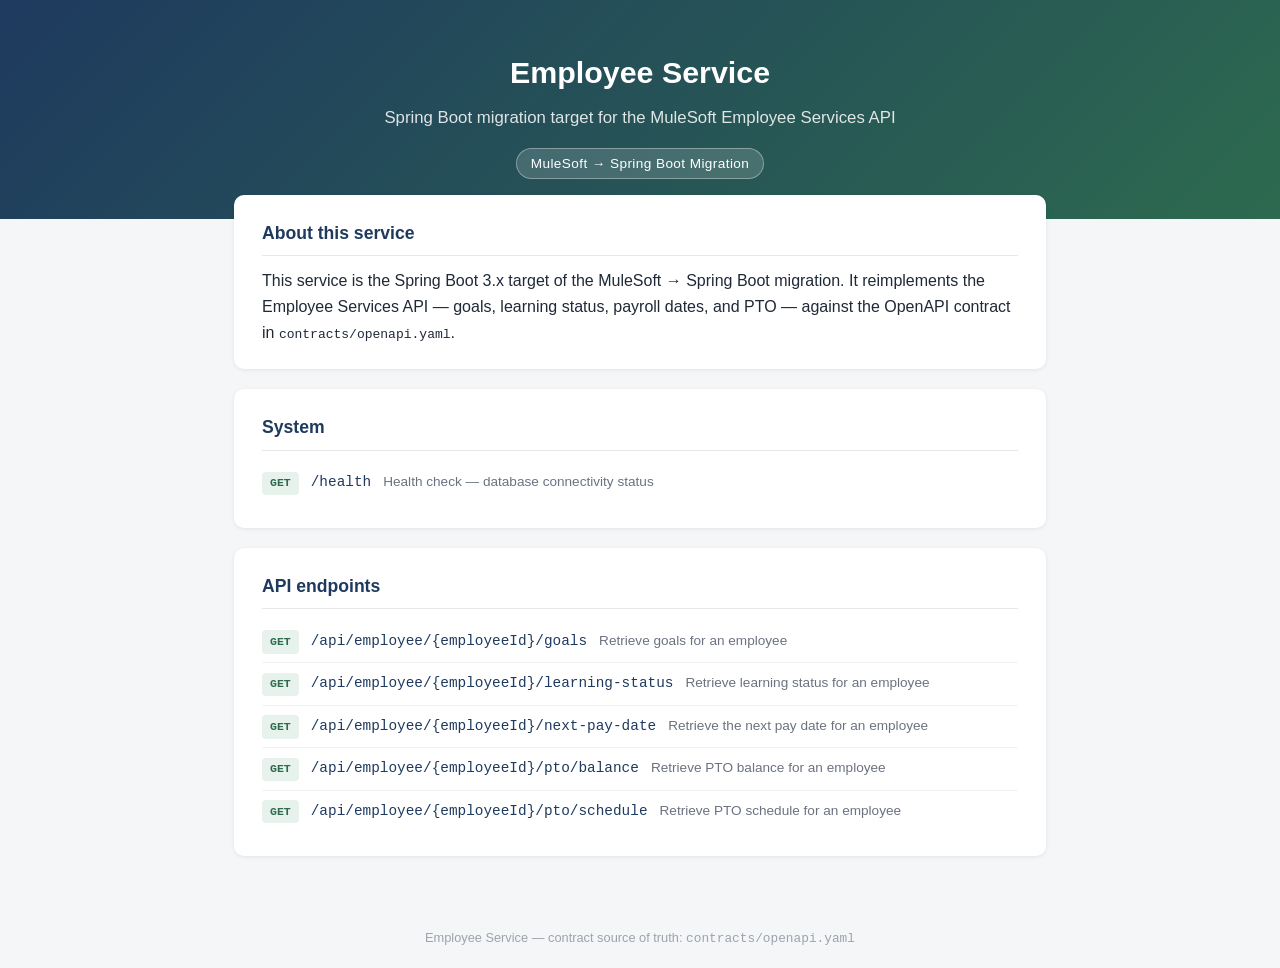
==== spring-boot-app/src/main/resources/static/index.html @ 7aeb6285 "DJ-79: Add static landing page at root URL" ====
<!DOCTYPE html>
<html lang="en">
<head>
  <meta charset="UTF-8">
  <meta name="viewport" content="width=device-width, initial-scale=1.0">
  <title>Employee Service — Spring Boot migration target</title>
  <style>
    * { margin: 0; padding: 0; box-sizing: border-box; }
    body {
      font-family: -apple-system, BlinkMacSystemFont, "Segoe UI", Roboto, Helvetica, Arial, sans-serif;
      background: #f4f6f8;
      color: #1f2937;
      line-height: 1.6;
      min-height: 100vh;
      display: flex;
      flex-direction: column;
    }
    header {
      background: linear-gradient(135deg, #1e3a5f 0%, #2d6a4f 100%);
      color: #fff;
      padding: 3rem 1.5rem 2.5rem;
      text-align: center;
    }
    header h1 { font-size: 1.9rem; font-weight: 600; }
    header p.subtitle { margin-top: 0.5rem; font-size: 1.05rem; opacity: 0.85; }
    .badge {
      display: inline-block;
      margin-top: 1rem;
      padding: 0.25rem 0.85rem;
      border-radius: 999px;
      background: rgba(255, 255, 255, 0.15);
      border: 1px solid rgba(255, 255, 255, 0.35);
      font-size: 0.85rem;
      letter-spacing: 0.03em;
    }
    main {
      flex: 1;
      max-width: 860px;
      width: 100%;
      margin: -1.5rem auto 2rem;
      padding: 0 1.5rem;
    }
    .card {
      background: #fff;
      border-radius: 10px;
      box-shadow: 0 1px 4px rgba(0, 0, 0, 0.08);
      padding: 1.5rem 1.75rem;
      margin-bottom: 1.25rem;
    }
    .card h2 {
      font-size: 1.1rem;
      font-weight: 600;
      color: #1e3a5f;
      margin-bottom: 0.75rem;
      border-bottom: 1px solid #e5e7eb;
      padding-bottom: 0.5rem;
    }
    ul.endpoints { list-style: none; }
    ul.endpoints li {
      padding: 0.55rem 0;
      border-bottom: 1px solid #f0f2f4;
      display: flex;
      align-items: baseline;
      gap: 0.75rem;
      flex-wrap: wrap;
    }
    ul.endpoints li:last-child { border-bottom: none; }
    .method {
      font-family: "SFMono-Regular", Consolas, "Liberation Mono", Menlo, monospace;
      font-size: 0.72rem;
      font-weight: 700;
      color: #2d6a4f;
      background: #e7f2ec;
      border-radius: 4px;
      padding: 0.15rem 0.5rem;
    }
    ul.endpoints a, ul.endpoints code {
      font-family: "SFMono-Regular", Consolas, "Liberation Mono", Menlo, monospace;
      font-size: 0.9rem;
      color: #1e3a5f;
      text-decoration: none;
    }
    ul.endpoints a:hover { text-decoration: underline; }
    .desc { color: #6b7280; font-size: 0.85rem; }
    footer {
      text-align: center;
      padding: 1.25rem;
      color: #9ca3af;
      font-size: 0.8rem;
    }
  </style>
</head>
<body>
  <header>
    <h1>Employee Service</h1>
    <p class="subtitle">Spring Boot migration target for the MuleSoft Employee Services API</p>
    <span class="badge">MuleSoft &rarr; Spring Boot Migration</span>
  </header>
  <main>
    <div class="card">
      <h2>About this service</h2>
      <p>
        This service is the Spring Boot 3.x target of the MuleSoft &rarr; Spring Boot migration.
        It reimplements the Employee Services API — goals, learning status, payroll dates, and
        PTO — against the OpenAPI contract in <code>contracts/openapi.yaml</code>.
      </p>
    </div>
    <div class="card">
      <h2>System</h2>
      <ul class="endpoints">
        <li>
          <span class="method">GET</span>
          <a href="/health">/health</a>
          <span class="desc">Health check — database connectivity status</span>
        </li>
      </ul>
    </div>
    <div class="card">
      <h2>API endpoints</h2>
      <ul class="endpoints">
        <li>
          <span class="method">GET</span>
          <code>/api/employee/{employeeId}/goals</code>
          <span class="desc">Retrieve goals for an employee</span>
        </li>
        <li>
          <span class="method">GET</span>
          <code>/api/employee/{employeeId}/learning-status</code>
          <span class="desc">Retrieve learning status for an employee</span>
        </li>
        <li>
          <span class="method">GET</span>
          <code>/api/employee/{employeeId}/next-pay-date</code>
          <span class="desc">Retrieve the next pay date for an employee</span>
        </li>
        <li>
          <span class="method">GET</span>
          <code>/api/employee/{employeeId}/pto/balance</code>
          <span class="desc">Retrieve PTO balance for an employee</span>
        </li>
        <li>
          <span class="method">GET</span>
          <code>/api/employee/{employeeId}/pto/schedule</code>
          <span class="desc">Retrieve PTO schedule for an employee</span>
        </li>
      </ul>
    </div>
  </main>
  <footer>
    Employee Service &mdash; contract source of truth: <code>contracts/openapi.yaml</code>
  </footer>
</body>
</html>
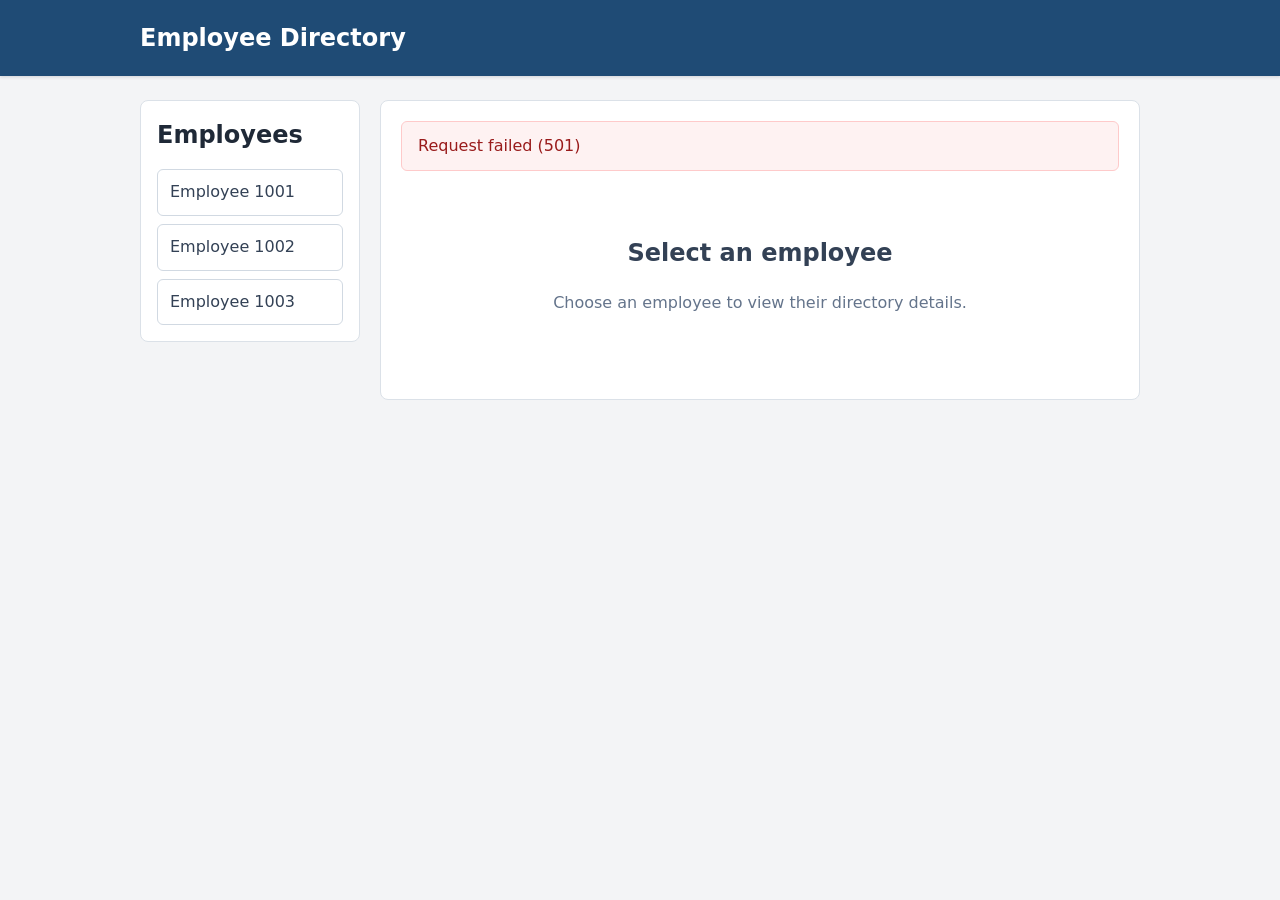
==== commit fb2efc7c: "DJ-80: employee directory UI + mock profile" ====
--- a/spring-boot-app/src/main/resources/static/index.html
+++ b/spring-boot-app/src/main/resources/static/index.html
@@ -2,152 +2,82 @@
 <html lang="en">
 <head>
   <meta charset="UTF-8">
-  <meta name="viewport" content="width=device-width, initial-scale=1.0">
-  <title>Employee Service — Spring Boot migration target</title>
-  <style>
-    * { margin: 0; padding: 0; box-sizing: border-box; }
-    body {
-      font-family: -apple-system, BlinkMacSystemFont, "Segoe UI", Roboto, Helvetica, Arial, sans-serif;
-      background: #f4f6f8;
-      color: #1f2937;
-      line-height: 1.6;
-      min-height: 100vh;
-      display: flex;
-      flex-direction: column;
-    }
-    header {
-      background: linear-gradient(135deg, #1e3a5f 0%, #2d6a4f 100%);
-      color: #fff;
-      padding: 3rem 1.5rem 2.5rem;
-      text-align: center;
-    }
-    header h1 { font-size: 1.9rem; font-weight: 600; }
-    header p.subtitle { margin-top: 0.5rem; font-size: 1.05rem; opacity: 0.85; }
-    .badge {
-      display: inline-block;
-      margin-top: 1rem;
-      padding: 0.25rem 0.85rem;
-      border-radius: 999px;
-      background: rgba(255, 255, 255, 0.15);
-      border: 1px solid rgba(255, 255, 255, 0.35);
-      font-size: 0.85rem;
-      letter-spacing: 0.03em;
-    }
-    main {
-      flex: 1;
-      max-width: 860px;
-      width: 100%;
-      margin: -1.5rem auto 2rem;
-      padding: 0 1.5rem;
-    }
-    .card {
-      background: #fff;
-      border-radius: 10px;
-      box-shadow: 0 1px 4px rgba(0, 0, 0, 0.08);
-      padding: 1.5rem 1.75rem;
-      margin-bottom: 1.25rem;
-    }
-    .card h2 {
-      font-size: 1.1rem;
-      font-weight: 600;
-      color: #1e3a5f;
-      margin-bottom: 0.75rem;
-      border-bottom: 1px solid #e5e7eb;
-      padding-bottom: 0.5rem;
-    }
-    ul.endpoints { list-style: none; }
-    ul.endpoints li {
-      padding: 0.55rem 0;
-      border-bottom: 1px solid #f0f2f4;
-      display: flex;
-      align-items: baseline;
-      gap: 0.75rem;
-      flex-wrap: wrap;
-    }
-    ul.endpoints li:last-child { border-bottom: none; }
-    .method {
-      font-family: "SFMono-Regular", Consolas, "Liberation Mono", Menlo, monospace;
-      font-size: 0.72rem;
-      font-weight: 700;
-      color: #2d6a4f;
-      background: #e7f2ec;
-      border-radius: 4px;
-      padding: 0.15rem 0.5rem;
-    }
-    ul.endpoints a, ul.endpoints code {
-      font-family: "SFMono-Regular", Consolas, "Liberation Mono", Menlo, monospace;
-      font-size: 0.9rem;
-      color: #1e3a5f;
-      text-decoration: none;
-    }
-    ul.endpoints a:hover { text-decoration: underline; }
-    .desc { color: #6b7280; font-size: 0.85rem; }
-    footer {
-      text-align: center;
-      padding: 1.25rem;
-      color: #9ca3af;
-      font-size: 0.8rem;
-    }
-  </style>
+  <meta name="viewport" content="width=device-width, initial-scale=1">
+  <title>Employee Directory</title>
+  <link rel="stylesheet" href="styles.css">
 </head>
 <body>
-  <header>
-    <h1>Employee Service</h1>
-    <p class="subtitle">Spring Boot migration target for the MuleSoft Employee Services API</p>
-    <span class="badge">MuleSoft &rarr; Spring Boot Migration</span>
+  <header class="site-header">
+    <div class="page-width">
+      <h1>Employee Directory</h1>
+    </div>
   </header>
-  <main>
-    <div class="card">
-      <h2>About this service</h2>
-      <p>
-        This service is the Spring Boot 3.x target of the MuleSoft &rarr; Spring Boot migration.
-        It reimplements the Employee Services API — goals, learning status, payroll dates, and
-        PTO — against the OpenAPI contract in <code>contracts/openapi.yaml</code>.
-      </p>
-    </div>
-    <div class="card">
-      <h2>System</h2>
-      <ul class="endpoints">
-        <li>
-          <span class="method">GET</span>
-          <a href="/health">/health</a>
-          <span class="desc">Health check — database connectivity status</span>
-        </li>
-      </ul>
-    </div>
-    <div class="card">
-      <h2>API endpoints</h2>
-      <ul class="endpoints">
-        <li>
-          <span class="method">GET</span>
-          <code>/api/employee/{employeeId}/goals</code>
-          <span class="desc">Retrieve goals for an employee</span>
-        </li>
-        <li>
-          <span class="method">GET</span>
-          <code>/api/employee/{employeeId}/learning-status</code>
-          <span class="desc">Retrieve learning status for an employee</span>
-        </li>
-        <li>
-          <span class="method">GET</span>
-          <code>/api/employee/{employeeId}/next-pay-date</code>
-          <span class="desc">Retrieve the next pay date for an employee</span>
-        </li>
-        <li>
-          <span class="method">GET</span>
-          <code>/api/employee/{employeeId}/pto/balance</code>
-          <span class="desc">Retrieve PTO balance for an employee</span>
-        </li>
-        <li>
-          <span class="method">GET</span>
-          <code>/api/employee/{employeeId}/pto/schedule</code>
-          <span class="desc">Retrieve PTO schedule for an employee</span>
-        </li>
-      </ul>
-    </div>
+
+  <main class="page-width directory-layout">
+    <aside class="employee-sidebar" aria-label="Employees">
+      <h2>Employees</h2>
+      <div id="employee-list" class="employee-list"></div>
+    </aside>
+
+    <section id="employee-panel" class="employee-panel" aria-live="polite">
+      <div id="error-banner" class="error-banner" role="alert" hidden></div>
+      <div id="placeholder" class="placeholder">
+        <h2>Select an employee</h2>
+        <p>Choose an employee to view their directory details.</p>
+      </div>
+      <div id="employee-details" hidden>
+        <div class="panel-heading">
+          <p class="eyebrow">Employee profile</p>
+          <h2 id="employee-title"></h2>
+        </div>
+
+        <div class="card-grid">
+          <article class="card goals-card">
+            <h3>Goals</h3>
+            <div id="goals-content"></div>
+          </article>
+
+          <article class="card learning-card">
+            <h3>Learning Status</h3>
+            <div id="learning-content"></div>
+          </article>
+
+          <article class="card">
+            <h3>Next Pay Date</h3>
+            <div id="pay-date-content"></div>
+          </article>
+
+          <article class="card">
+            <h3>PTO Balance</h3>
+            <div id="pto-content"></div>
+          </article>
+
+          <article class="card schedule-card">
+            <h3>Schedule PTO</h3>
+            <form id="pto-form">
+              <div class="form-grid">
+                <label>
+                  Start date
+                  <input id="startDate" name="startDate" type="date" required>
+                </label>
+                <label>
+                  End date
+                  <input id="endDate" name="endDate" type="date" required>
+                </label>
+                <label>
+                  Hours
+                  <input id="hours" name="hours" type="number" step="0.5" min="0.5" required>
+                </label>
+              </div>
+              <button type="submit">Schedule PTO</button>
+              <div id="pto-result" class="form-result" role="status" hidden></div>
+            </form>
+          </article>
+        </div>
+      </div>
+    </section>
   </main>
-  <footer>
-    Employee Service &mdash; contract source of truth: <code>contracts/openapi.yaml</code>
-  </footer>
+
+  <script src="app.js"></script>
 </body>
 </html>
--- a/spring-boot-app/src/main/resources/static/styles.css
+++ b/spring-boot-app/src/main/resources/static/styles.css
@@ -0,0 +1,302 @@
+:root {
+  color: #1f2937;
+  background: #f3f4f6;
+  font-family: system-ui, -apple-system, BlinkMacSystemFont, "Segoe UI", sans-serif;
+  line-height: 1.5;
+}
+
+* {
+  box-sizing: border-box;
+}
+
+body {
+  margin: 0;
+  background: #f3f4f6;
+}
+
+.page-width {
+  width: min(100% - 2rem, 1000px);
+  margin: 0 auto;
+}
+
+.site-header {
+  padding: 1.25rem 0;
+  color: #ffffff;
+  background: #1f4b75;
+  box-shadow: 0 1px 3px rgb(15 23 42 / 15%);
+}
+
+.site-header h1 {
+  margin: 0;
+  font-size: 1.5rem;
+}
+
+.directory-layout {
+  display: grid;
+  grid-template-columns: 220px 1fr;
+  gap: 1.25rem;
+  padding-top: 1.5rem;
+  padding-bottom: 2rem;
+}
+
+.employee-sidebar,
+.employee-panel,
+.card {
+  border: 1px solid #dbe1e8;
+  border-radius: 8px;
+  background: #ffffff;
+}
+
+.employee-sidebar {
+  align-self: start;
+  padding: 1rem;
+}
+
+h2,
+h3,
+p {
+  margin-top: 0;
+}
+
+.employee-sidebar h2,
+.panel-heading h2 {
+  margin-bottom: 1rem;
+}
+
+.employee-list {
+  display: grid;
+  gap: 0.5rem;
+}
+
+.employee-button {
+  width: 100%;
+  padding: 0.65rem 0.75rem;
+  border: 1px solid #d1d9e2;
+  border-radius: 6px;
+  color: #334155;
+  background: #ffffff;
+  font: inherit;
+  text-align: left;
+  cursor: pointer;
+}
+
+.employee-button:hover,
+.employee-button.selected {
+  border-color: #1f4b75;
+  color: #1f4b75;
+  background: #eff6ff;
+}
+
+.employee-panel {
+  min-width: 0;
+  padding: 1.25rem;
+}
+
+.placeholder {
+  padding: 3rem 1rem;
+  color: #64748b;
+  text-align: center;
+}
+
+.placeholder h2 {
+  color: #334155;
+}
+
+.error-banner {
+  margin-bottom: 1rem;
+  padding: 0.75rem 1rem;
+  border: 1px solid #fecaca;
+  border-radius: 6px;
+  color: #991b1b;
+  background: #fef2f2;
+}
+
+.eyebrow {
+  margin-bottom: 0.25rem;
+  color: #64748b;
+  font-size: 0.75rem;
+  font-weight: 700;
+  letter-spacing: 0.08em;
+  text-transform: uppercase;
+}
+
+.card-grid {
+  display: grid;
+  grid-template-columns: repeat(2, minmax(0, 1fr));
+  gap: 1rem;
+}
+
+.card {
+  padding: 1rem;
+}
+
+.card h3 {
+  margin-bottom: 0.9rem;
+  font-size: 1.05rem;
+}
+
+.goals-card,
+.learning-card,
+.schedule-card {
+  grid-column: 1 / -1;
+}
+
+.goals-list {
+  margin: 0;
+  padding-left: 1.25rem;
+}
+
+.goals-list li + li {
+  margin-top: 0.5rem;
+}
+
+table {
+  width: 100%;
+  border-collapse: collapse;
+  font-size: 0.9rem;
+}
+
+th,
+td {
+  padding: 0.65rem 0.5rem;
+  border-bottom: 1px solid #e5e7eb;
+  text-align: left;
+  vertical-align: middle;
+}
+
+th {
+  color: #64748b;
+  font-size: 0.75rem;
+  letter-spacing: 0.04em;
+  text-transform: uppercase;
+}
+
+tr:last-child td {
+  border-bottom: 0;
+}
+
+.status-badge {
+  display: inline-block;
+  padding: 0.2rem 0.45rem;
+  border-radius: 999px;
+  font-size: 0.72rem;
+  font-weight: 700;
+  white-space: nowrap;
+}
+
+.status-badge.completed {
+  color: #166534;
+  background: #dcfce7;
+}
+
+.status-badge.in-progress {
+  color: #92400e;
+  background: #fef3c7;
+}
+
+.status-badge.not-started {
+  color: #475569;
+  background: #e2e8f0;
+}
+
+.progress-value {
+  margin-bottom: 0.2rem;
+  font-size: 0.8rem;
+}
+
+.progress-track {
+  width: 100%;
+  height: 6px;
+  overflow: hidden;
+  border-radius: 999px;
+  background: #e5e7eb;
+}
+
+.progress-track span {
+  display: block;
+  height: 100%;
+  border-radius: inherit;
+  background: #2563eb;
+}
+
+.large-value {
+  margin-bottom: 0.25rem;
+  font-size: 1.25rem;
+  font-weight: 700;
+}
+
+.muted {
+  margin-bottom: 0;
+  color: #64748b;
+}
+
+.form-grid {
+  display: grid;
+  grid-template-columns: repeat(3, 1fr);
+  gap: 0.75rem;
+  margin-bottom: 1rem;
+}
+
+label {
+  display: grid;
+  gap: 0.35rem;
+  color: #475569;
+  font-size: 0.85rem;
+  font-weight: 600;
+}
+
+input {
+  width: 100%;
+  padding: 0.6rem 0.65rem;
+  border: 1px solid #cbd5e1;
+  border-radius: 5px;
+  color: #1f2937;
+  background: #ffffff;
+  font: inherit;
+  font-weight: 400;
+}
+
+button[type="submit"] {
+  padding: 0.65rem 1rem;
+  border: 0;
+  border-radius: 5px;
+  color: #ffffff;
+  background: #1f4b75;
+  font: inherit;
+  font-weight: 700;
+  cursor: pointer;
+}
+
+button[type="submit"]:hover {
+  background: #163854;
+}
+
+.form-result {
+  margin-top: 1rem;
+  font-size: 0.9rem;
+}
+
+.form-result.success {
+  color: #166534;
+}
+
+.form-result.failure {
+  color: #b91c1c;
+}
+
+@media (max-width: 700px) {
+  .directory-layout,
+  .card-grid {
+    grid-template-columns: 1fr;
+  }
+
+  .goals-card,
+  .learning-card,
+  .schedule-card {
+    grid-column: auto;
+  }
+
+  .form-grid {
+    grid-template-columns: 1fr;
+  }
+}
